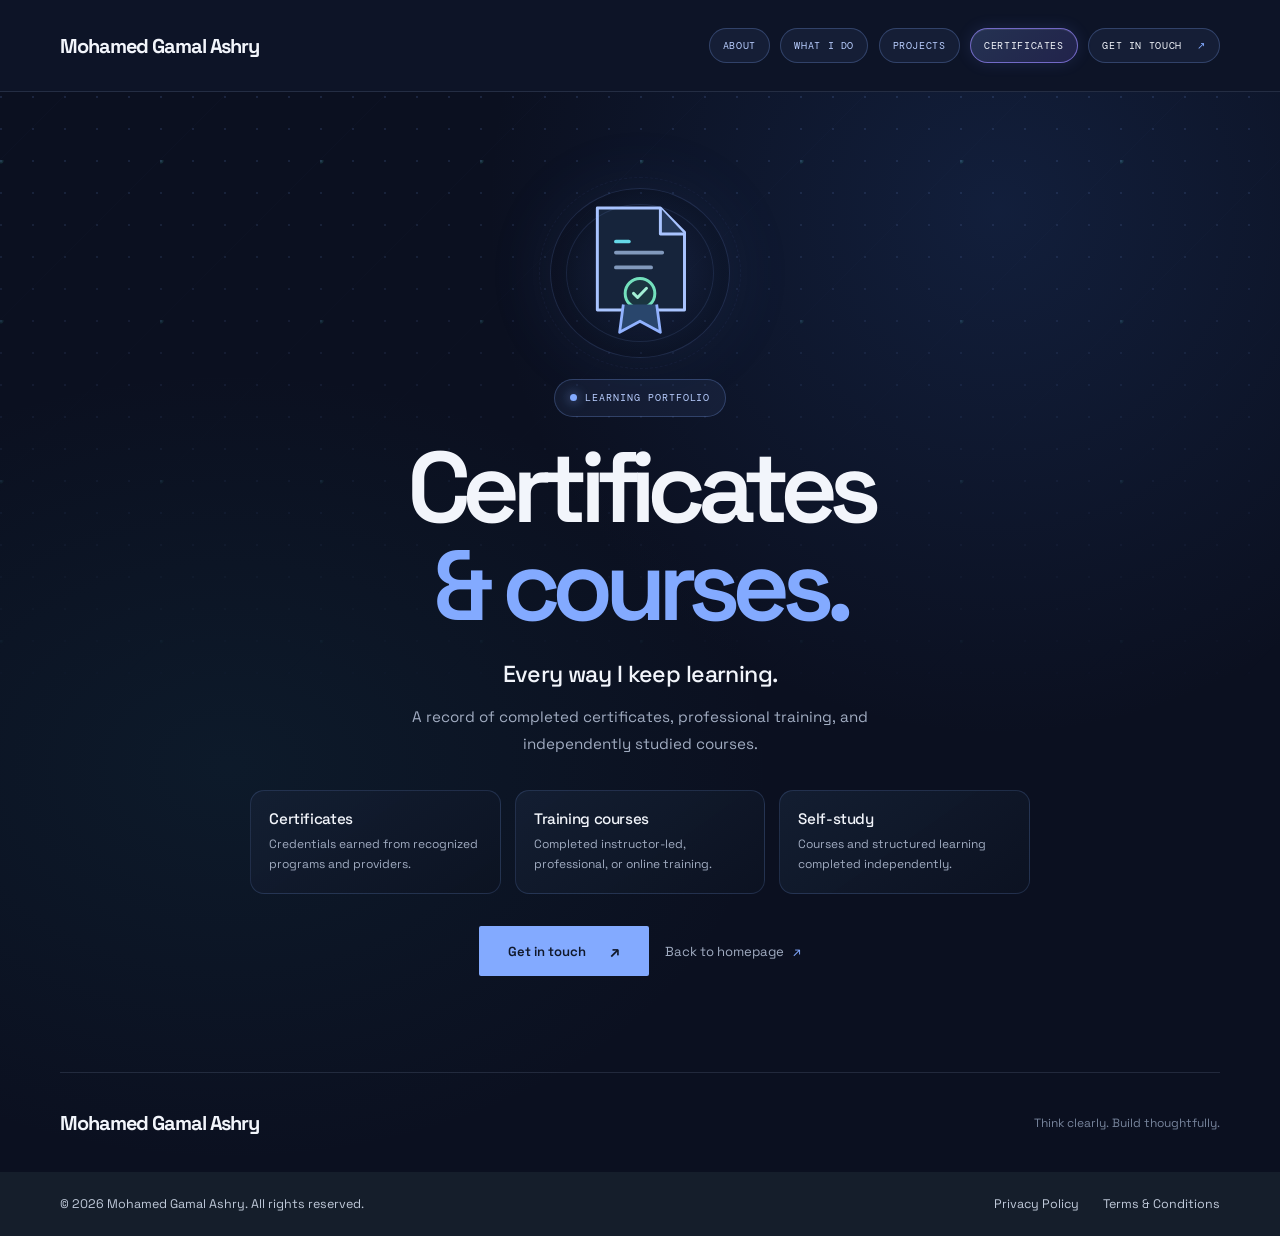
==== certificates.html @ 55e1c1a3 "Add certificates and learning portfolio page Co-authored-by: Copilot <223556219+Copilot@users.norepl" ====
<!doctype html>
<html lang="en">
<head>
    <meta charset="UTF-8">
    <meta name="viewport" content="width=device-width, initial-scale=1">
    <meta name="theme-color" content="#0b1020">
    <meta name="description" content="Explore certificates, completed training, and self-studied courses in Mohamed Gamal Ashry's learning portfolio.">
    <link rel="canonical" href="https://mgashry.com/certificates.html">
    <meta property="og:type" content="website">
    <meta property="og:site_name" content="Mohamed Gamal Ashry">
    <meta property="og:url" content="https://mgashry.com/certificates.html">
    <meta property="og:title" content="Certificates | Mohamed Gamal Ashry">
    <meta property="og:description" content="A record of certificates, completed training, and self-studied courses in Mohamed Gamal Ashry's learning portfolio.">
    <title>Certificates &amp; Courses | Mohamed Gamal Ashry</title>
    <link rel="preconnect" href="https://fonts.googleapis.com">
    <link rel="preconnect" href="https://fonts.gstatic.com" crossorigin>
    <link href="https://fonts.googleapis.com/css2?family=DM+Mono:wght@400;500&family=Space+Grotesk:wght@400;500;600;700&display=swap" rel="stylesheet">
    <link rel="stylesheet" href="style.css">
</head>
<body class="coming-soon-page">
    <a class="skip-link" href="#main">Skip to content</a>

    <header class="site-header" id="top">
        <a class="wordmark" href="index.html" aria-label="Mohamed Gamal Ashry, home">Mohamed Gamal Ashry</a>
        <button class="nav-toggle" type="button" aria-expanded="false" aria-controls="site-navigation" aria-label="Open navigation menu">
            <span class="nav-toggle-icon" aria-hidden="true"><span></span><span></span><span></span></span>
            <span class="nav-toggle-label">Menu</span>
        </button>
        <nav class="main-nav" id="site-navigation" aria-label="Main navigation">
            <a href="index.html#about">About</a>
            <a href="index.html#focus">What I do</a>
            <a href="projects.html">Projects</a>
            <a href="certificates.html" aria-current="page">Certificates</a>
            <a class="nav-contact" href="index.html#contact">Get in touch <span aria-hidden="true">↗</span></a>
        </nav>
    </header>

    <main class="coming-soon-main section-shell" id="main">
        <section class="coming-soon-content" aria-labelledby="certificates-title">
            <div class="rocket-scene" aria-hidden="true">
                <svg class="certificate-illustration" viewBox="0 0 96 96" fill="none">
                    <path d="M25 13h34l13 13v42H25V13Z" fill="#16243B" stroke="#A9C4FF" stroke-width="1.6" stroke-linejoin="round"/>
                    <path d="M59 13v14h13" fill="#243858" stroke="#A9C4FF" stroke-width="1.6" stroke-linejoin="round"/>
                    <path d="M35 37h25M35 45h19" stroke="#8199BC" stroke-width="2" stroke-linecap="round"/>
                    <circle cx="48" cy="59" r="8" fill="#1A3540" stroke="#73E0BD" stroke-width="1.6"/>
                    <path d="m44.5 59 2.2 2.2 4.8-5" stroke="#A3F0D5" stroke-width="1.6" stroke-linecap="round" stroke-linejoin="round"/>
                    <path d="m39 65-2 15 11-6 11 6-2-15" fill="#29466C" stroke="#91B2FF" stroke-width="1.5" stroke-linejoin="round"/>
                    <path d="M35 31h7" stroke="#65D9E9" stroke-width="2" stroke-linecap="round"/>
                </svg>
            </div>

            <p class="launch-status certificate-status"><span aria-hidden="true"></span> Learning portfolio</p>
            <h1 id="certificates-title">Certificates<br><span>&amp; courses.</span></h1>
            <p class="coming-soon-lead">Every way I keep learning.</p>
            <p class="coming-soon-description">A record of completed certificates, professional training, and independently studied courses.</p>
            <div class="certificate-types" aria-label="Types of learning included">
                <article class="certificate-type">
                    <h2>Certificates</h2>
                    <p>Credentials earned from recognized programs and providers.</p>
                </article>
                <article class="certificate-type">
                    <h2>Training courses</h2>
                    <p>Completed instructor-led, professional, or online training.</p>
                </article>
                <article class="certificate-type">
                    <h2>Self-study</h2>
                    <p>Courses and structured learning completed independently.</p>
                </article>
            </div>
            <div class="coming-soon-actions">
                <a class="button button-primary" href="index.html#contact">Get in touch <span aria-hidden="true">↗</span></a>
                <a class="text-link" href="index.html">Back to homepage <span aria-hidden="true">↗</span></a>
            </div>
        </section>
    </main>

    <footer class="site-footer">
        <div class="site-footer-main section-shell">
            <a class="wordmark" href="index.html" aria-label="Mohamed Gamal Ashry, home">Mohamed Gamal Ashry</a>
            <p>Think clearly. Build thoughtfully.</p>
            <a class="back-to-top" href="#top" aria-label="Back to top" title="Back to top">
                <svg viewBox="0 0 48 48" aria-hidden="true" focusable="false">
                    <circle class="scroll-progress-track" cx="24" cy="24" r="20"></circle>
                    <circle class="scroll-progress-ring" cx="24" cy="24" r="20"></circle>
                    <path class="back-to-top-arrow" d="M24 31V17m-6 6 6-6 6 6"></path>
                </svg>
            </a>
        </div>
        <div class="legal-bar">
            <div class="legal-bar-inner section-shell">
                <p>© <time datetime="2026">2026</time> Mohamed Gamal Ashry. All rights reserved.</p>
                <nav aria-label="Legal">
                    <a href="privacy-policy.html">Privacy Policy</a>
                    <a href="terms.html">Terms &amp; Conditions</a>
                </nav>
            </div>
        </div>
    </footer>
    <script src="site.js" defer></script>
</body>
</html>
---- style.css ----
:root {
    color-scheme: dark;
    --bg: #0b1020;
    --bg-raised: #10182b;
    --text: #f2f5fb;
    --muted: #a1acc1;
    --blue: #83aaff;
    --line: rgba(177, 197, 230, 0.14);
    --mono: "DM Mono", "SFMono-Regular", Consolas, monospace;
    --sans: "Space Grotesk", "Segoe UI", sans-serif;
}

* {
    box-sizing: border-box;
}

html {
    scroll-behavior: smooth;
    scroll-padding-top: 6rem;
}

body {
    margin: 0;
    background:
        radial-gradient(ellipse at 78% 17%, rgba(43, 83, 157, 0.22), transparent 32rem),
        radial-gradient(ellipse at 18% 62%, rgba(30, 115, 132, 0.1), transparent 34rem),
        var(--bg);
    color: var(--text);
    font-family: var(--sans);
    -webkit-font-smoothing: antialiased;
}

body::before {
    position: fixed;
    z-index: -1;
    inset: 0;
    background-image:
        radial-gradient(circle at 1px 1px, rgba(131, 170, 255, 0.16) 1px, transparent 1.6px),
        radial-gradient(circle at 1px 1px, rgba(77, 211, 194, 0.2) 2px, transparent 3px),
        linear-gradient(135deg, transparent 49.7%, rgba(131, 170, 255, 0.025) 50%, transparent 50.3%);
    background-size: 32px 32px, 160px 160px, 160px 160px;
    background-position: 0 0, 0 0, 0 0;
    content: "";
    pointer-events: none;
    mask-image: linear-gradient(to bottom, black, transparent 82%);
}

a {
    color: inherit;
    text-decoration: none;
}

a:focus-visible {
    outline: 2px solid var(--blue);
    outline-offset: 5px;
}

.skip-link {
    position: absolute;
    z-index: 10;
    top: 1rem;
    left: 1rem;
    padding: 0.75rem 1rem;
    transform: translateY(-160%);
    background: var(--text);
    color: var(--bg);
}

.skip-link:focus {
    transform: translateY(0);
}

.section-shell {
    width: min(1160px, calc(100% - 96px));
    margin-inline: auto;
}

.site-header {
    width: 100%;
    margin-inline: 0;
    padding-inline: max(48px, calc((100% - 1160px) / 2));
    position: sticky;
    top: 0;
    z-index: 10;
    display: flex;
    height: 92px;
    align-items: center;
    justify-content: space-between;
    border-bottom: 1px solid var(--line);
    background: #0d1427;
    backdrop-filter: blur(16px);
    transition: height 180ms ease, background-color 180ms ease, box-shadow 180ms ease;
}

.wordmark {
    min-width: 0;
    max-width: 300px;
    overflow: hidden;
    font-size: 1.25rem;
    font-weight: 700;
    letter-spacing: -0.055em;
    white-space: nowrap;
    transition: max-width 180ms ease, max-height 180ms ease, opacity 180ms ease, transform 180ms ease;
}

.site-header.is-scrolled {
    height: 76px;
    justify-content: flex-end;
    background: #0b1020;
    box-shadow: 0 12px 30px rgba(0, 0, 0, 0.18);
}

.site-header.is-scrolled .wordmark {
    max-width: 0;
    max-height: 0;
    opacity: 0;
    transform: translateX(-12px);
    pointer-events: none;
}

.nav-toggle {
    display: none;
}

.about-content h2 span,
.focus-heading h2 span,
.contact h2 span {
    color: var(--blue);
}

.main-nav {
    display: flex;
    align-items: center;
    gap: 0.65rem;
    color: #b9ceff;
    font-family: var(--mono);
    font-size: 0.65rem;
    letter-spacing: 0.06em;
    text-transform: uppercase;
    transition: gap 180ms ease, transform 180ms ease;
}

.main-nav a,
.text-link {
    transition: color 160ms ease, border-color 160ms ease, background-color 160ms ease;
}

.main-nav a:hover,
.text-link:hover {
    color: var(--text);
}

.main-nav a {
    padding: 0.62rem 0.82rem;
    border: 1px solid rgba(131, 170, 255, 0.26);
    border-radius: 999px;
    background: rgba(131, 170, 255, 0.07);
    white-space: nowrap;
    transition: color 160ms ease, border-color 160ms ease, background 160ms ease, box-shadow 160ms ease, padding 180ms ease, transform 160ms ease;
}

.main-nav a:hover,
.main-nav a:focus-visible {
    border-color: rgba(153, 136, 255, 0.82);
    background: linear-gradient(135deg, rgba(131, 170, 255, 0.24), rgba(139, 111, 255, 0.22));
    box-shadow: inset 0 1px 0 rgba(255, 255, 255, 0.1), 0 0 18px rgba(111, 132, 255, 0.2);
    transform: translateY(-1px);
}

.main-nav a[aria-current="page"] {
    border-color: rgba(153, 136, 255, 0.68);
    background: linear-gradient(135deg, rgba(131, 170, 255, 0.2), rgba(139, 111, 255, 0.17));
    box-shadow: inset 0 1px 0 rgba(255, 255, 255, 0.08), 0 0 16px rgba(111, 132, 255, 0.14);
    color: var(--text);
}

.site-header.is-scrolled .main-nav {
    gap: 0.85rem;
    transform: translateX(8px);
}

.site-header.is-scrolled .main-nav a {
    padding-inline: 0.96rem;
}

.main-nav .nav-contact {
    color: var(--text);
}

.nav-contact span {
    margin-left: 0.55rem;
    color: var(--blue);
}

.hero-journey {
    --journey-accent: #83aaff;
    width: min(1320px, calc(100% - 96px));
    margin-inline: auto;
    padding-block: 2rem 2.5rem;
}

.journey-viewport {
    overflow: hidden;
    border: 1px solid rgba(145, 177, 235, 0.16);
    border-radius: 22px;
    background:
        radial-gradient(ellipse at 82% 52%, rgba(65, 105, 179, 0.11), transparent 48%),
        linear-gradient(145deg, rgba(16, 25, 44, 0.83), rgba(11, 16, 30, 0.72));
    box-shadow: inset 0 1px 0 rgba(255, 255, 255, 0.035), 0 26px 70px rgba(0, 0, 0, 0.14);
}

.journey-viewport:focus-visible {
    outline: 2px solid var(--blue);
    outline-offset: 5px;
}

.journey-track {
    display: flex;
    overflow-x: auto;
    overscroll-behavior-x: contain;
    scroll-snap-type: x mandatory;
    scrollbar-width: none;
    scroll-behavior: smooth;
}

.journey-track::-webkit-scrollbar {
    display: none;
}

.journey-slide {
    --slide-accent: #83aaff;
    position: relative;
    display: grid;
    min-width: 100%;
    min-height: clamp(560px, calc(100svh - 220px), 710px);
    grid-template-columns: minmax(0, 1fr) minmax(340px, 0.95fr);
    align-items: center;
    gap: clamp(2rem, 5vw, 5rem);
    overflow: hidden;
    padding: clamp(2.5rem, 6vw, 5.5rem);
    isolation: isolate;
    scroll-snap-align: start;
    scroll-snap-stop: always;
}

.journey-slide::before {
    position: absolute;
    z-index: -1;
    inset: 0;
    background:
        radial-gradient(ellipse at 88% 50%, color-mix(in srgb, var(--slide-accent) 10%, transparent), transparent 42%),
        linear-gradient(rgba(138, 170, 228, 0.026) 1px, transparent 1px),
        linear-gradient(90deg, rgba(138, 170, 228, 0.026) 1px, transparent 1px);
    background-size: auto, 36px 36px, 36px 36px;
    content: "";
    mask-image: linear-gradient(110deg, transparent 20%, black);
    pointer-events: none;
}

.journey-slide.is-active {
    --slide-active: 1;
}

.journey-copy {
    position: relative;
    z-index: 1;
    max-width: 590px;
}

.journey-eyebrow {
    display: flex;
    align-items: center;
    gap: 0.7rem;
    margin: 0 0 1.8rem;
    color: var(--slide-accent);
    font-family: var(--mono);
    font-size: 0.66rem;
    letter-spacing: 0.1em;
}

.journey-eyebrow::before {
    width: 20px;
    height: 1px;
    background: currentColor;
    content: "";
}

.journey-slide h1,
.journey-slide h2 {
    margin: 0;
    font-size: clamp(3.7rem, 7vw, 6.3rem);
    font-weight: 600;
    letter-spacing: -0.085em;
    line-height: 0.98;
}

.journey-slide h2 span {
    color: var(--slide-accent);
}

.journey-intro h1 {
    font-size: clamp(4rem, 6.2vw, 5.8rem);
}

.hero-description {
    max-width: 470px;
    margin: 1.2rem 0 0;
    color: var(--muted);
    font-size: 1.02rem;
    line-height: 1.8;
}

.journey-note {
    display: flex;
    align-items: center;
    gap: 0.75rem;
    margin: 1.8rem 0 0;
    color: #c5d1e6;
    font-family: var(--mono);
    font-size: 0.62rem;
    letter-spacing: 0.035em;
}

.journey-note::before {
    width: 6px;
    height: 6px;
    border-radius: 50%;
    background: var(--slide-accent);
    box-shadow: 0 0 12px color-mix(in srgb, var(--slide-accent) 55%, transparent);
    content: "";
}

.hero-actions {
    display: flex;
    align-items: center;
    flex-wrap: wrap;
    gap: 1.5rem 2rem;
    margin-top: 2.1rem;
}

.button {
    display: inline-flex;
    min-height: 48px;
    align-items: center;
    justify-content: center;
    gap: 1.5rem;
    padding: 0.85rem 1rem;
    border: 1px solid transparent;
    border-radius: 2px;
    font-size: 0.82rem;
    font-weight: 600;
    transition: transform 180ms ease, background 180ms ease, box-shadow 180ms ease;
}

.button:hover,
.button:focus-visible {
    transform: translateY(-2px);
    box-shadow: 0 9px 26px rgba(91, 132, 219, 0.2);
}

.button-primary {
    background: var(--blue);
    color: #10182a;
}

.button-primary:hover {
    background: #a2bdff;
}

.button span {
    font-size: 1rem;
    transition: transform 180ms ease;
}

.button:hover span,
.button:focus-visible span {
    transform: translate(2px, -2px);
}

.text-link {
    color: var(--muted);
    font-size: 0.82rem;
}

.text-link span {
    display: inline-block;
    margin-left: 0.4rem;
    color: var(--blue);
    transition: transform 180ms ease;
}

.text-link:hover span,
.text-link:focus-visible span {
    transform: translate(2px, -2px);
}

.journey-visual {
    position: relative;
    display: grid;
    width: min(100%, 480px);
    min-height: 370px;
    justify-self: center;
    place-items: center;
    color: var(--slide-accent);
}

.journey-visual svg {
    width: 100%;
    overflow: visible;
}

.visual-caption {
    position: absolute;
    right: 0;
    bottom: 0.5rem;
    color: #7788a5;
    font-family: var(--mono);
    font-size: 0.55rem;
    letter-spacing: 0.1em;
}

.journey-intro {
    --slide-accent: #83aaff;
}

.journey-topic {
    --slide-accent: #83aaff;
}

.topic-systems {
    --slide-accent: #83aaff;
}

.topic-software {
    --slide-accent: #65d9e9;
}

.topic-ai {
    --slide-accent: #bd9aff;
}

.topic-product {
    --slide-accent: #f2bb72;
}

.topic-projects {
    --slide-accent: #73e0bd;
}

.intro-visual {
    min-height: 410px;
}

.approach-panel {
    position: absolute;
    width: 100%;
    padding: 1.15rem;
    overflow: hidden;
    border: 1px solid rgba(145, 177, 235, 0.2);
    border-radius: 16px;
    background:
        radial-gradient(ellipse at 50% 48%, rgba(79, 118, 194, 0.13), transparent 50%),
        linear-gradient(145deg, rgba(17, 27, 46, 0.98), rgba(10, 17, 30, 0.98));
    box-shadow: 0 26px 70px rgba(0, 0, 0, 0.28), inset 0 1px 0 rgba(255, 255, 255, 0.05);
}

.approach-panel::before {
    position: absolute;
    inset: 0;
    background-image:
        linear-gradient(rgba(138, 170, 228, 0.035) 1px, transparent 1px),
        linear-gradient(90deg, rgba(138, 170, 228, 0.035) 1px, transparent 1px);
    background-size: 25px 25px;
    content: "";
    mask-image: linear-gradient(120deg, black, transparent 82%);
    pointer-events: none;
}

.approach-heading,
.approach-footer {
    position: relative;
    display: flex;
    align-items: center;
    justify-content: space-between;
    gap: 0.5rem;
    font-family: var(--mono);
    font-size: 0.49rem;
    letter-spacing: 0.075em;
}

.approach-heading {
    color: #d4e0f4;
}

.approach-status {
    display: flex;
    align-items: center;
    gap: 0.4rem;
    color: #91a7c5;
    font-size: 0.43rem;
    white-space: nowrap;
}

.approach-status i {
    width: 5px;
    height: 5px;
    border-radius: 50%;
    background: #73e0bd;
    box-shadow: 0 0 9px rgba(115, 224, 189, 0.55);
}

.approach-diagram {
    position: relative;
    display: grid;
    min-height: 250px;
    grid-template-columns: 31% 1fr 22%;
    align-items: center;
    margin-block: 0.7rem;
}

.approach-disciplines {
    position: relative;
    z-index: 1;
    grid-column: 1;
    display: grid;
    gap: 1.15rem;
}

.approach-disciplines span {
    display: flex;
    min-width: 0;
    align-items: center;
    gap: 0.48rem;
    color: #ccd7e9;
    font-size: 0.62rem;
    font-weight: 500;
    line-height: 1.2;
}

.approach-disciplines i {
    width: 6px;
    height: 6px;
    flex: 0 0 auto;
    border-radius: 50%;
    background: var(--discipline-accent);
    box-shadow: 0 0 10px color-mix(in srgb, var(--discipline-accent) 52%, transparent);
}

.discipline-systems {
    --discipline-accent: #83aaff;
}

.discipline-software {
    --discipline-accent: #65d9e9;
}

.discipline-ai {
    --discipline-accent: #bd9aff;
}

.discipline-product {
    --discipline-accent: #f2bb72;
}

.approach-connections {
    position: absolute;
    inset: 0;
    width: 100%;
    height: 100%;
    overflow: visible;
}

.approach-connections path {
    stroke: rgba(137, 174, 238, 0.38);
    stroke-width: 1;
}

.approach-connections circle {
    fill: #17243a;
    stroke: #83aaff;
    stroke-width: 1.5;
}

.approach-connections circle:nth-of-type(2) {
    stroke: #65d9e9;
}

.approach-connections circle:nth-of-type(3) {
    stroke: #bd9aff;
}

.approach-connections circle:nth-of-type(4) {
    stroke: #f2bb72;
}

.approach-connections circle:nth-of-type(5) {
    stroke: #73e0bd;
}

.approach-connections circle:nth-of-type(6) {
    fill: #131e33;
    stroke: rgba(131, 170, 255, 0.4);
}

.approach-connections circle:nth-of-type(7) {
    fill: none;
    stroke: rgba(198, 218, 255, 0.72);
    stroke-width: 1.2;
}

.approach-connections .approach-core-dot {
    fill: #a9c8ff;
    stroke: none;
}

.approach-connections .approach-outcome-line {
    stroke: rgba(115, 224, 189, 0.72);
}

.approach-core-label {
    position: absolute;
    top: 50%;
    left: 51%;
    z-index: 1;
    color: #e0eaff;
    font-family: var(--mono);
    font-size: 0.65rem;
    letter-spacing: 0.06em;
    transform: translate(-50%, -50%);
}

.approach-outcome {
    position: relative;
    z-index: 1;
    grid-column: 3;
    display: grid;
    justify-items: start;
    gap: 0.4rem;
    padding-left: 0.45rem;
}

.approach-outcome svg {
    width: 34px;
    height: 34px;
    margin-bottom: 0.25rem;
    padding: 5px;
    border: 1px solid rgba(115, 224, 189, 0.3);
    border-radius: 50%;
    background: rgba(115, 224, 189, 0.07);
    stroke: #8ae4c3;
    stroke-linecap: round;
    stroke-linejoin: round;
    stroke-width: 1.5;
}

.approach-outcome > span {
    color: #91cdb8;
    font-family: var(--mono);
    font-size: 0.4rem;
    letter-spacing: 0.055em;
}

.approach-outcome strong {
    color: #e9f7f1;
    font-size: 0.75rem;
    font-weight: 600;
    letter-spacing: -0.025em;
    line-height: 1.1;
}

.approach-footer {
    justify-content: flex-start;
    gap: 0.5rem;
    padding-top: 0.75rem;
    border-top: 1px solid rgba(161, 189, 234, 0.13);
    color: #7e91ad;
    font-size: 0.4rem;
    white-space: nowrap;
}

.approach-footer i {
    width: 3px;
    height: 3px;
    flex: 0 0 auto;
    border-radius: 50%;
    background: #83aaff;
}

.network-visual svg {
    width: min(100%, 420px);
}

.network-path {
    stroke: rgba(140, 175, 243, 0.36);
    stroke-dasharray: 5 7;
    stroke-width: 1;
}

.network-point {
    fill: #111a2e;
    stroke-width: 2;
}

.point-blue {
    stroke: #83aaff;
}

.point-cyan {
    stroke: #65d9e9;
}

.point-violet {
    stroke: #bd9aff;
}

.point-gold {
    stroke: #f2bb72;
}

.code-visual {
    --slide-accent: #65d9e9;
}

.code-window {
    width: min(100%, 420px);
    overflow: hidden;
    border: 1px solid rgba(101, 217, 233, 0.24);
    border-radius: 14px;
    background: linear-gradient(145deg, rgba(21, 35, 53, 0.97), rgba(10, 19, 31, 0.98));
    box-shadow: 0 25px 65px rgba(0, 0, 0, 0.28), 0 0 50px rgba(101, 217, 233, 0.06);
}

.code-window-bar {
    display: flex;
    height: 46px;
    align-items: center;
    gap: 6px;
    padding-inline: 1rem;
    border-bottom: 1px solid rgba(147, 177, 213, 0.11);
}

.code-window-bar i {
    width: 7px;
    height: 7px;
    border-radius: 50%;
    background: #e98b86;
}

.code-window-bar i:nth-child(2) {
    background: #e9c27f;
}

.code-window-bar i:nth-child(3) {
    background: #70d2a3;
}

.code-window-bar span {
    margin-left: auto;
    color: #71849d;
    font-family: var(--mono);
    font-size: 0.52rem;
}

.code-lines {
    display: grid;
    gap: 0.45rem;
    padding: 1.25rem 1rem;
    color: #dae7f9;
    font-family: var(--mono);
    font-size: clamp(0.55rem, 1vw, 0.68rem);
    white-space: nowrap;
}

.code-lines span {
    display: block;
}

.code-lines b {
    display: inline-block;
    width: 2.1em;
    margin-right: 0.6rem;
    color: #52657f;
    font-weight: 400;
}

.code-lines i {
    color: #c69cff;
    font-style: normal;
}

.code-lines em {
    color: #9addb7;
    font-style: normal;
}

.code-lines strong {
    color: #79d9e8;
    font-weight: 400;
}

.code-lines .indent {
    padding-left: 2em;
}

.code-status {
    display: flex;
    align-items: center;
    gap: 0.55rem;
    padding: 0.75rem 1rem;
    border-top: 1px solid rgba(147, 177, 213, 0.11);
    color: #96a8bd;
    font-family: var(--mono);
    font-size: 0.52rem;
    letter-spacing: 0.07em;
}

.code-status span,
.launch-status i {
    width: 6px;
    height: 6px;
    border-radius: 50%;
    background: #70d2a3;
    box-shadow: 0 0 10px rgba(112, 210, 163, 0.55);
}

.ai-visual {
    min-height: 410px;
}

.ai-visual svg {
    position: relative;
    z-index: 1;
    width: min(85%, 330px);
    stroke: #bd9aff;
    stroke-linecap: round;
    stroke-linejoin: round;
    stroke-width: 1.1;
    filter: drop-shadow(0 0 14px rgba(189, 154, 255, 0.28));
}

.ai-visual svg circle {
    fill: #161c30;
}

.ai-radar {
    position: absolute;
    width: 76%;
    aspect-ratio: 1;
    border: 1px solid rgba(189, 154, 255, 0.15);
    border-radius: 50%;
}

.radar-two {
    width: 58%;
    border-color: rgba(189, 154, 255, 0.2);
}

.radar-three {
    width: 38%;
    border-color: rgba(189, 154, 255, 0.24);
}

.ai-label {
    position: absolute;
    z-index: 2;
    padding: 0.55rem 0.7rem;
    border: 1px solid rgba(189, 154, 255, 0.24);
    border-radius: 999px;
    background: #111827;
    color: #dbcaff;
    font-family: var(--mono);
    font-size: 0.5rem;
    letter-spacing: 0.08em;
}

.label-human {
    top: 14%;
    left: 1%;
}

.label-intelligence {
    right: 0;
    bottom: 17%;
}

.product-visual {
    min-height: 410px;
}

.product-axis {
    position: absolute;
    top: 10%;
    right: 0;
    left: 0;
    display: flex;
    justify-content: space-between;
    color: #9a8c78;
    font-family: var(--mono);
    font-size: 0.5rem;
    letter-spacing: 0.08em;
}

.product-diagram {
    position: relative;
    width: min(88%, 340px);
    aspect-ratio: 1;
}

.product-circle {
    position: absolute;
    display: grid;
    width: 62%;
    aspect-ratio: 1;
    place-items: center;
    border: 1px solid color-mix(in srgb, var(--circle-color) 64%, transparent);
    border-radius: 50%;
    background: color-mix(in srgb, var(--circle-color) 10%, transparent);
    color: #eee5d8;
    font-family: var(--mono);
    font-size: 0.56rem;
    letter-spacing: 0.08em;
    line-height: 1.7;
    text-align: center;
}

.circle-user {
    --circle-color: #83aaff;
    top: 0;
    left: 19%;
}

.circle-tech {
    --circle-color: #65d9e9;
    bottom: 2%;
    left: 0;
}

.circle-business {
    --circle-color: #f2bb72;
    right: 0;
    bottom: 2%;
}

.product-center {
    position: absolute;
    z-index: 1;
    top: 39%;
    left: 37%;
    display: grid;
    width: 26%;
    aspect-ratio: 1;
    place-items: center;
    border: 1px solid rgba(242, 187, 114, 0.46);
    border-radius: 50%;
    background: #2c271f;
    box-shadow: 0 0 28px rgba(242, 187, 114, 0.16);
    color: #ffe0b2;
    font-family: var(--mono);
    font-size: 0.49rem;
    line-height: 1.4;
    text-align: center;
}

.launch-visual {
    --slide-accent: #73e0bd;
    min-height: 410px;
}

.launch-grid {
    position: absolute;
    inset: 9%;
    background-image:
        linear-gradient(rgba(115, 224, 189, 0.09) 1px, transparent 1px),
        linear-gradient(90deg, rgba(115, 224, 189, 0.09) 1px, transparent 1px);
    background-size: 28px 28px;
    mask-image: radial-gradient(ellipse, black, transparent 72%);
}

.launch-orbit {
    position: absolute;
    width: min(72%, 300px);
    aspect-ratio: 1;
    border: 1px solid rgba(115, 224, 189, 0.3);
    border-radius: 50%;
    transform: rotateX(70deg) rotateZ(-26deg);
}

.launch-orbit-two {
    width: min(90%, 370px);
    border-color: rgba(131, 170, 255, 0.23);
    transform: rotateX(70deg) rotateZ(30deg);
}

.launch-core {
    position: relative;
    z-index: 1;
    display: grid;
    width: 92px;
    aspect-ratio: 1;
    place-items: center;
    border: 1px solid rgba(115, 224, 189, 0.45);
    border-radius: 50%;
    background: radial-gradient(circle at 35% 25%, #24574d, #102522 72%);
    box-shadow: 0 0 55px rgba(115, 224, 189, 0.2);
}

.launch-core span {
    width: 0;
    height: 0;
    border-top: 14px solid transparent;
    border-bottom: 14px solid transparent;
    border-left: 21px solid #a5f3d6;
    filter: drop-shadow(0 0 8px rgba(115, 224, 189, 0.55));
    transform: translateX(3px);
}

.launch-trail {
    position: absolute;
    top: 27%;
    right: 17%;
    width: 92px;
    height: 1px;
    background: linear-gradient(90deg, transparent, #73e0bd);
    transform: rotate(-42deg);
}

.launch-status {
    position: absolute;
    top: 12%;
    left: 0;
    display: flex;
    align-items: center;
    gap: 0.5rem;
    color: #b3e9d7;
    font-family: var(--mono);
    font-size: 0.52rem;
    letter-spacing: 0.08em;
}

.journey-controls {
    display: grid;
    grid-template-columns: 1fr auto;
    align-items: center;
    gap: 1rem;
    padding: 1.2rem 0.4rem 0;
}

.journey-pagination {
    display: flex;
    align-items: center;
    gap: 0.5rem;
}

.journey-pagination button {
    width: 24px;
    height: 24px;
    padding: 0;
    border: 0;
    background: transparent;
    cursor: pointer;
}

.journey-pagination button::before {
    display: block;
    width: 7px;
    height: 7px;
    margin: auto;
    border: 1px solid rgba(161, 189, 234, 0.52);
    border-radius: 50%;
    background: transparent;
    content: "";
    transition: width 180ms ease, border-color 180ms ease, border-radius 180ms ease, background 180ms ease, box-shadow 180ms ease;
}

.journey-pagination button[aria-current="step"]::before {
    width: 22px;
    border-color: var(--journey-accent);
    border-radius: 999px;
    background: var(--journey-accent);
    box-shadow: 0 0 14px rgba(131, 170, 255, 0.34);
}

.journey-actions {
    display: flex;
    justify-content: flex-end;
    gap: 0.45rem;
}

.journey-actions button {
    display: grid;
    width: 38px;
    height: 38px;
    place-items: center;
    padding: 0;
    border: 1px solid rgba(131, 170, 255, 0.22);
    border-radius: 50%;
    background: rgba(18, 28, 48, 0.78);
    color: #c5d5f1;
    cursor: pointer;
    transition: border-color 160ms ease, background 160ms ease, color 160ms ease, transform 160ms ease;
}

.journey-actions button:hover {
    transform: translateY(-2px);
    border-color: rgba(131, 170, 255, 0.65);
    background: rgba(131, 170, 255, 0.14);
    color: #fff;
}

.journey-actions button svg {
    width: 18px;
    height: 18px;
    fill: none;
    stroke: currentColor;
    stroke-linecap: round;
    stroke-linejoin: round;
    stroke-width: 1.6;
}

.journey-play .play-icon,
.journey-play[aria-label^="Pause"] .play-icon {
    display: none;
}

.journey-play[aria-label^="Play"] .play-icon {
    display: block;
}

.journey-play[aria-label^="Play"] .pause-icon {
    display: none;
}

.journey-slide.is-active .journey-copy,
.journey-slide.is-active .journey-visual {
    animation: journey-enter 620ms cubic-bezier(0.2, 0.7, 0.2, 1) both;
}

.journey-slide.is-active .journey-visual {
    animation-delay: 80ms;
}

@keyframes journey-enter {
    from {
        opacity: 0;
        translate: 0 12px;
    }

    to {
        opacity: 1;
        translate: 0 0;
    }
}

.motion-ready [data-reveal] {
    opacity: 0;
    translate: 0 22px;
    transition: opacity 560ms ease var(--reveal-delay, 0ms), translate 560ms cubic-bezier(0.2, 0.7, 0.2, 1) var(--reveal-delay, 0ms);
}

.motion-ready [data-reveal].is-visible {
    opacity: 1;
    translate: 0 0;
}

.motion-ready .focus-card:nth-child(2) {
    --reveal-delay: 70ms;
}

.motion-ready .focus-card:nth-child(3) {
    --reveal-delay: 140ms;
}

.motion-ready .focus-card:nth-child(4) {
    --reveal-delay: 210ms;
}

.motion-ready .focus-card {
    transition:
        opacity 560ms ease var(--reveal-delay, 0ms),
        translate 560ms cubic-bezier(0.2, 0.7, 0.2, 1) var(--reveal-delay, 0ms),
        background 220ms ease,
        border-color 220ms ease,
        box-shadow 220ms ease,
        transform 220ms ease;
}

.eyebrow,
.section-index,
.scroll-cue {
    font-family: var(--mono);
    font-size: 0.66rem;
    letter-spacing: 0.1em;
}

.eyebrow {
    display: flex;
    align-items: center;
    gap: 0.7rem;
    margin: 0 0 1.8rem;
    color: var(--muted);
}

.scroll-cue {
    position: absolute;
    bottom: 2.5rem;
    left: 0;
    display: flex;
    align-items: center;
    gap: 0.8rem;
    color: #77849c;
    font-size: 0.58rem;
}

.scroll-line {
    width: 28px;
    height: 1px;
    background: var(--blue);
}

.section-block {
    padding-block: 7.5rem;
    border-top: 1px solid var(--line);
}

.section-index {
    color: var(--blue);
}

.about-content {
    display: grid;
    grid-template-columns: 1fr 0.8fr;
    gap: 4rem;
    margin-top: 3rem;
}

.about-content h2,
.focus-heading h2,
.contact h2 {
    margin: 0;
    font-size: clamp(2.5rem, 5vw, 4.4rem);
    font-weight: 500;
    letter-spacing: -0.075em;
    line-height: 1.08;
}

.about-content h2 span {
    color: #75839d;
}

.about-details {
    max-width: 440px;
    padding-top: 0.35rem;
}

.about-details p,
.focus-heading > p,
.focus-card p,
.contact-content > p:not(.eyebrow):not(.contact-note) {
    color: var(--muted);
    font-size: 0.92rem;
    line-height: 1.85;
}

.about-details .lead {
    margin-top: 0;
    color: var(--text);
    font-size: 1.08rem;
    line-height: 1.65;
}

.focus {
    background: rgba(16, 24, 43, 0.72);
}

.focus-heading {
    display: flex;
    align-items: end;
    justify-content: space-between;
    gap: 3rem;
    margin-top: 3rem;
}

.focus-heading > p {
    max-width: 300px;
    margin-bottom: 0.35rem;
}

.focus-grid {
    display: grid;
    grid-template-columns: 1fr;
    gap: 0.85rem;
    margin-top: 3.5rem;
}

.focus-card {
    position: relative;
    display: flex;
    min-height: 180px;
    align-items: center;
    gap: clamp(1.5rem, 5vw, 4rem);
    overflow: hidden;
    padding: clamp(1.5rem, 4vw, 2.5rem);
    border: 1px solid rgba(135, 163, 215, 0.17);
    border-radius: 1rem;
    background:
        radial-gradient(ellipse at 8% 50%, rgba(76, 123, 211, 0.13), transparent 42%),
        linear-gradient(110deg, rgba(22, 34, 57, 0.96), rgba(16, 24, 43, 0.86));
    transition: background 220ms ease, border-color 220ms ease, box-shadow 220ms ease, transform 220ms ease;
}

.focus-card:hover {
    z-index: 1;
    transform: translateX(5px);
    border-color: rgba(131, 170, 255, 0.42);
    background:
        radial-gradient(ellipse at 8% 50%, rgba(76, 123, 211, 0.21), transparent 48%),
        linear-gradient(110deg, #192944, #131d32);
    box-shadow: 0 16px 38px rgba(0, 0, 0, 0.22), inset 0 0 0 1px rgba(131, 170, 255, 0.08);
}

.card-icon {
    display: grid;
    width: clamp(76px, 10vw, 112px);
    height: clamp(76px, 10vw, 112px);
    flex: 0 0 auto;
    place-items: center;
    color: #8db7ff;
    filter: drop-shadow(0 0 18px rgba(91, 151, 255, 0.22));
}

.card-icon svg {
    width: 100%;
    height: 100%;
    overflow: visible;
    stroke: currentColor;
    stroke-linecap: round;
    stroke-linejoin: round;
    stroke-width: 1.7;
}

.card-icon svg circle {
    fill: #17253e;
}

.focus-card-copy {
    max-width: 680px;
}

.focus-card h3 {
    margin: 0 0 0.55rem;
    font-size: clamp(1.2rem, 2.2vw, 1.55rem);
    font-weight: 550;
    letter-spacing: -0.035em;
}

.focus-card p {
    margin: 0;
    max-width: 58ch;
    font-size: 0.9rem;
    line-height: 1.75;
}

.contact {
    display: grid;
    grid-template-columns: 1fr 1.3fr;
    gap: 4rem;
}

.contact-content {
    max-width: 620px;
}

.contact-content .eyebrow {
    margin-bottom: 1.5rem;
}

.contact-content > p:not(.eyebrow):not(.contact-note) {
    max-width: 430px;
    margin: 1.2rem 0 1.6rem;
}

.contact-links {
    display: flex;
    flex-wrap: wrap;
    align-items: center;
    gap: 1.25rem;
}

.social-link {
    display: grid;
    width: 52px;
    height: 52px;
    place-items: center;
    border: 1px solid rgba(150, 174, 216, 0.2);
    border-radius: 15px;
    background: linear-gradient(145deg, rgba(29, 44, 72, 0.78), rgba(13, 20, 36, 0.92));
    color: #a9c0f4;
    box-shadow: inset 0 1px 0 rgba(255, 255, 255, 0.04), 0 5px 18px rgba(0, 0, 0, 0.12);
    transition: border-color 180ms ease, color 180ms ease, background 180ms ease, box-shadow 180ms ease, transform 180ms ease;
}

.social-link:hover {
    transform: translateY(-3px);
    border-color: rgba(131, 170, 255, 0.65);
    background: linear-gradient(145deg, rgba(43, 65, 104, 0.88), rgba(17, 29, 52, 0.98));
    color: #d3e0ff;
    box-shadow: 0 9px 25px rgba(4, 9, 20, 0.3), 0 0 18px rgba(88, 132, 218, 0.13);
}

.social-link svg {
    width: 34px;
    height: 34px;
    fill: none;
    stroke: currentColor;
    stroke-linecap: round;
    stroke-linejoin: round;
    stroke-width: 1.7;
}

.email-link .icon-spark {
    stroke-width: 1.5;
}

.linkedin-link {
    color: #84b9ff;
}

.site-footer-main {
    display: flex;
    min-height: 100px;
    align-items: center;
    justify-content: space-between;
    border-top: 1px solid var(--line);
}

.site-footer-main p {
    color: #77849c;
    font-size: 0.75rem;
}

.back-to-top {
    position: fixed;
    z-index: 8;
    right: max(-7px, calc((100vw - 1160px) / 2 - 63px));
    bottom: 28px;
    display: grid;
    width: 54px;
    height: 54px;
    place-items: center;
    border: 1px solid rgba(131, 170, 255, 0.22);
    border-radius: 50%;
    background: rgba(13, 20, 39, 0.92);
    color: var(--blue);
    opacity: 0;
    pointer-events: none;
    transform: translateY(10px);
    visibility: hidden;
    transition: opacity 180ms ease, transform 180ms ease, visibility 180ms ease, border-color 180ms ease, box-shadow 180ms ease;
    backdrop-filter: blur(12px);
}

.back-to-top.is-visible {
    opacity: 1;
    pointer-events: auto;
    transform: translateY(0);
    visibility: visible;
}

.back-to-top:hover,
.back-to-top:focus-visible {
    border-color: rgba(131, 170, 255, 0.7);
    box-shadow: 0 0 24px rgba(91, 151, 255, 0.22);
    color: var(--text);
}

.back-to-top svg {
    width: 100%;
    height: 100%;
    overflow: visible;
}

.scroll-progress-track,
.scroll-progress-ring {
    fill: none;
    stroke-width: 2;
}

.scroll-progress-track {
    stroke: rgba(131, 170, 255, 0.2);
}

.scroll-progress-ring {
    stroke: var(--blue);
    stroke-dasharray: 125.664;
    stroke-dashoffset: 125.664;
    stroke-linecap: round;
    transform: rotate(-90deg);
    transform-origin: 24px 24px;
    transition: stroke-dashoffset 100ms linear;
}

.back-to-top-arrow {
    fill: none;
    stroke: currentColor;
    stroke-linecap: round;
    stroke-linejoin: round;
    stroke-width: 1.8;
}

.coming-soon-page {
    display: flex;
    min-height: 100svh;
    flex-direction: column;
}

.coming-soon-main {
    display: grid;
    flex: 1;
    align-content: center;
    padding-block: clamp(3rem, 8vw, 6rem);
}

.coming-soon-content {
    width: min(780px, 100%);
    margin-inline: auto;
    text-align: center;
}

.rocket-scene {
    position: relative;
    display: grid;
    width: 180px;
    height: 170px;
    place-items: center;
    margin: 0 auto 1.3rem;
    border: 1px solid rgba(131, 170, 255, 0.16);
    border-radius: 50%;
    background: radial-gradient(circle, rgba(72, 112, 185, 0.17), rgba(11, 16, 32, 0.08) 68%);
    box-shadow: 0 0 70px rgba(72, 112, 185, 0.11);
}

.rocket-scene::before,
.rocket-scene::after {
    position: absolute;
    border: 1px solid rgba(131, 170, 255, 0.12);
    border-radius: 50%;
    content: "";
}

.rocket-scene::before {
    inset: 15px;
}

.rocket-scene::after {
    inset: -12px;
    border-style: dashed;
    opacity: 0.45;
}

.rocket {
    position: relative;
    z-index: 1;
    width: 84px;
    height: 84px;
    overflow: visible;
    animation: rocket-hover 3.2s ease-in-out infinite;
    filter: drop-shadow(0 12px 20px rgba(81, 130, 222, 0.28));
}

.rocket-flame {
    transform-origin: 32px 69px;
    animation: rocket-flame 450ms ease-in-out infinite alternate;
}

.rocket-star {
    position: absolute;
    width: 5px;
    height: 5px;
    border-radius: 50%;
    background: #b8d0ff;
    box-shadow: 0 0 12px rgba(131, 170, 255, 0.9);
    animation: star-pulse 2s ease-in-out infinite;
}

.rocket-star-one {
    top: 35px;
    left: 25px;
}

.rocket-star-two {
    right: 22px;
    bottom: 38px;
    width: 4px;
    height: 4px;
    animation-delay: 700ms;
}

.rocket-star-three {
    top: 43px;
    right: 28px;
    width: 3px;
    height: 3px;
    animation-delay: 1.2s;
}

.launch-status {
    display: inline-flex;
    min-height: 38px;
    align-items: center;
    gap: 0.55rem;
    padding: 0.55rem 0.9rem;
    border: 1px solid rgba(131, 170, 255, 0.26);
    border-radius: 999px;
    background: rgba(131, 170, 255, 0.07);
    color: #b9ceff;
    font-family: var(--mono);
    font-size: 0.65rem;
    letter-spacing: 0.09em;
    text-transform: uppercase;
    transition: border-color 180ms ease, background 180ms ease, box-shadow 180ms ease, transform 180ms ease;
}

.launch-status:hover {
    transform: translateY(-2px);
    border-color: rgba(153, 136, 255, 0.78);
    background: linear-gradient(135deg, rgba(131, 170, 255, 0.2), rgba(139, 111, 255, 0.17));
    box-shadow: 0 0 22px rgba(111, 132, 255, 0.2);
}

.launch-status span {
    width: 7px;
    height: 7px;
    border-radius: 50%;
    background: #83aaff;
    box-shadow: 0 0 12px rgba(131, 170, 255, 0.8);
}

.certificate-status {
    position: relative;
    top: auto;
    left: auto;
    margin: 0 auto;
}

.coming-soon-content h1 {
    margin: 1.4rem 0 0;
    font-size: clamp(3rem, 8vw, 6.25rem);
    font-weight: 600;
    letter-spacing: -0.085em;
    line-height: 0.98;
}

.coming-soon-content h1 span {
    color: var(--blue);
}

.coming-soon-lead {
    margin: 1.5rem 0 0;
    color: var(--text);
    font-size: clamp(1.1rem, 2.5vw, 1.45rem);
    font-weight: 500;
    letter-spacing: -0.025em;
}

.coming-soon-description {
    max-width: 560px;
    margin: 0.85rem auto 0;
    color: var(--muted);
    font-size: 0.95rem;
    line-height: 1.8;
}

.certificate-types {
    display: grid;
    grid-template-columns: repeat(3, minmax(0, 1fr));
    gap: 0.85rem;
    margin-top: 2rem;
    text-align: left;
}

.certificate-type {
    min-width: 0;
    padding: 1.15rem;
    border: 1px solid rgba(131, 170, 255, 0.17);
    border-radius: 14px;
    background: linear-gradient(145deg, rgba(21, 32, 52, 0.86), rgba(12, 19, 34, 0.9));
}

.certificate-type h2 {
    margin: 0;
    color: var(--text);
    font-size: 0.95rem;
    font-weight: 500;
    letter-spacing: -0.025em;
}

.certificate-type p {
    margin: 0.45rem 0 0;
    color: var(--muted);
    font-size: 0.75rem;
    line-height: 1.65;
}

.coming-soon-steps {
    display: flex;
    align-items: center;
    justify-content: center;
    gap: 0.8rem;
    margin: 1.7rem 0 0;
    color: #8f9db4;
    font-family: var(--mono);
    font-size: 0.56rem;
    letter-spacing: 0.09em;
}

.coming-soon-steps span:nth-child(even) {
    color: #5f79a4;
}

.coming-soon-actions {
    display: flex;
    justify-content: center;
    gap: 1rem;
    margin-top: 2rem;
}

.coming-soon-actions .button {
    min-width: 170px;
}

.coming-soon-actions .text-link {
    align-self: center;
}

@keyframes rocket-hover {
    0%,
    100% {
        transform: translateY(0) rotate(-4deg);
    }

    50% {
        transform: translateY(-9px) rotate(2deg);
    }
}

@keyframes rocket-flame {
    from {
        transform: scaleY(0.82);
        opacity: 0.76;
    }

    to {
        transform: scaleY(1.08);
        opacity: 1;
    }
}

@keyframes star-pulse {
    0%,
    100% {
        transform: scale(0.75);
        opacity: 0.45;
    }

    @keyframes nav-menu-in {
        from {
            opacity: 0;
            translate: 0 -6px;
        }

        to {
            opacity: 1;
            translate: 0 0;
        }
    }

    50% {
        transform: scale(1.2);
        opacity: 1;
    }
}

.legal-bar {
    background: #151e2b;
}

.legal-bar-inner {
    display: flex;
    min-height: 64px;
    align-items: center;
    justify-content: space-between;
    gap: 1.5rem;
}

.legal-bar-inner p {
    margin: 0;
    color: #c0cada;
    font-size: 0.78rem;
}

.legal-bar-inner nav {
    display: flex;
    flex-wrap: wrap;
    gap: 1.5rem;
}

.legal-bar-inner a {
    color: #c0cada;
    font-size: 0.78rem;
    transition: color 160ms ease;
}

.legal-bar-inner a:hover {
    color: var(--text);
}

.legal-page {
    display: flex;
    flex-direction: column;
    min-height: 100vh;
}

.legal-content {
    width: min(820px, calc(100% - 96px));
    margin-inline: auto;
    padding-block: clamp(4rem, 9vw, 7.5rem);
}

.legal-content .eyebrow {
    margin-bottom: 1rem;
}

.legal-content h1 {
    margin: 0;
    font-size: clamp(2.75rem, 7vw, 5rem);
    font-weight: 600;
    letter-spacing: -0.075em;
    line-height: 1;
}

.legal-updated {
    margin: 1rem 0 3rem;
    color: var(--muted);
    font-size: 0.82rem;
}

.legal-content h2 {
    margin: 2.5rem 0 0.75rem;
    font-size: 1.35rem;
    font-weight: 500;
    letter-spacing: -0.035em;
}

.legal-content p,
.legal-content li {
    color: var(--muted);
    font-size: 0.95rem;
    line-height: 1.8;
}

.legal-content ul {
    padding-left: 1.25rem;
}

.legal-content a:not(.button) {
    color: var(--blue);
    text-decoration: underline;
    text-underline-offset: 0.2em;
}

.legal-back {
    margin-top: 3rem;
}

.legal-footer {
    margin-top: auto;
}

@media (max-width: 1100px) {
    .journey-slide {
        grid-template-columns: minmax(0, 1.15fr) minmax(300px, 0.85fr);
        gap: 2rem;
        padding: 3rem;
    }

    .journey-visual {
        min-height: 330px;
    }

    .intro-visual,
    .ai-visual,
    .product-visual,
    .launch-visual {
        min-height: 360px;
    }
}

@media (max-width: 900px) {
    .journey-slide {
        min-height: 700px;
        grid-template-columns: minmax(0, 1fr);
        align-content: center;
        gap: 0.5rem;
        padding: 2.5rem 3rem;
    }

    .journey-copy {
        max-width: 100%;
    }

    .journey-slide h1,
    .journey-slide h2 {
        font-size: clamp(4rem, 8vw, 5.2rem);
    }

    .journey-visual {
        width: min(100%, 420px);
        min-height: 250px;
    }

    .intro-visual,
    .ai-visual,
    .product-visual,
    .launch-visual {
        min-height: 270px;
    }

    .about-content {
        gap: 2.5rem;
    }
}

@media (max-width: 760px) {
    .has-mobile-nav .site-header {
        height: 76px;
        flex-wrap: nowrap;
        gap: 1rem;
        padding-block: 0.75rem;
    }

    .has-mobile-nav .site-header.is-scrolled {
        height: 64px;
        gap: 0;
    }

    .has-mobile-nav .site-header.menu-open {
        height: auto;
        flex-wrap: wrap;
        gap: 0.85rem 1rem;
    }

    .has-mobile-nav .nav-toggle {
        display: inline-flex;
        min-width: 88px;
        min-height: 44px;
        align-items: center;
        justify-content: center;
        gap: 0.55rem;
        padding: 0.55rem 0.75rem;
        border: 1px solid rgba(131, 170, 255, 0.3);
        border-radius: 999px;
        background: rgba(131, 170, 255, 0.08);
        color: var(--text);
        font-family: var(--mono);
        font-size: 0.64rem;
        letter-spacing: 0.08em;
        text-transform: uppercase;
        cursor: pointer;
        transition: background 160ms ease, border-color 160ms ease, box-shadow 160ms ease;
    }

    .has-mobile-nav .nav-toggle:hover,
    .has-mobile-nav .nav-toggle:focus-visible,
    .has-mobile-nav .menu-open .nav-toggle {
        border-color: rgba(153, 136, 255, 0.72);
        background: linear-gradient(135deg, rgba(131, 170, 255, 0.2), rgba(139, 111, 255, 0.18));
        box-shadow: 0 0 18px rgba(111, 132, 255, 0.15);
    }

    .has-mobile-nav .nav-toggle-icon {
        display: grid;
        width: 16px;
        gap: 4px;
    }

    .has-mobile-nav .nav-toggle-icon span {
        width: 100%;
        height: 1.5px;
        border-radius: 2px;
        background: currentColor;
        transition: transform 180ms ease, opacity 180ms ease;
    }

    .has-mobile-nav .menu-open .nav-toggle-icon span:first-child {
        transform: translateY(5.5px) rotate(45deg);
    }

    .has-mobile-nav .menu-open .nav-toggle-icon span:nth-child(2) {
        opacity: 0;
    }

    .has-mobile-nav .menu-open .nav-toggle-icon span:last-child {
        transform: translateY(-5.5px) rotate(-45deg);
    }

    .has-mobile-nav .main-nav {
        position: absolute;
        top: calc(100% + 1px);
        right: max(20px, calc((100% - 520px) / 2));
        left: max(20px, calc((100% - 520px) / 2));
        display: none;
        width: auto;
        grid-template-columns: repeat(2, minmax(0, 1fr));
        gap: 0.55rem;
        padding: 0.7rem;
        border: 1px solid rgba(131, 170, 255, 0.2);
        border-radius: 14px;
        background: #0d1427;
        box-shadow: 0 18px 40px rgba(0, 0, 0, 0.34);
        backdrop-filter: blur(18px);
        font-size: 0.65rem;
        transform: none;
    }

    .has-mobile-nav .site-header.menu-open .main-nav {
        position: static;
        display: grid;
        width: 100%;
        flex-basis: 100%;
        margin-top: 0.15rem;
        animation: nav-menu-in 180ms ease both;
    }

    .has-mobile-nav .main-nav a {
        display: flex;
        min-height: 44px;
        align-items: center;
        justify-content: center;
        padding: 0.52rem 0.58rem;
    }

    .has-mobile-nav .main-nav .nav-contact {
        grid-column: 1 / -1;
    }

    .has-mobile-nav .site-header.is-scrolled .main-nav {
        gap: 0.55rem;
        transform: none;
    }
}

@media (max-width: 640px) {
    .section-shell {
        width: min(100% - 40px, 520px);
    }

    .site-header {
        padding-inline: max(20px, calc((100% - 520px) / 2));
        height: auto;
        flex-wrap: wrap;
        gap: 0.85rem 1rem;
        padding-block: 1rem;
    }

    .site-header.is-scrolled {
        height: auto;
        gap: 0;
        padding-block: 0.65rem;
    }

    .main-nav {
        width: 100%;
        justify-content: space-between;
        gap: 0.4rem;
        font-size: 0.58rem;
    }

    .main-nav a {
        padding: 0.52rem 0.58rem;
    }

    .site-header.is-scrolled .main-nav {
        gap: 0.4rem;
        transform: none;
    }

    .site-header.is-scrolled .main-nav a {
        padding-inline: 0.58rem;
    }

    .has-mobile-nav .main-nav {
        right: max(20px, calc((100% - 520px) / 2));
        left: max(20px, calc((100% - 520px) / 2));
        font-size: 0.58rem;
    }

    .scroll-cue {
        bottom: 2rem;
    }

    .section-block {
        padding-block: 5rem;
    }

    .about-content {
        grid-template-columns: 1fr;
        gap: 1.5rem;
        margin-top: 2rem;
    }

    .about-content h2,
    .focus-heading h2,
    .contact h2 {
        font-size: clamp(2.65rem, 11vw, 3.6rem);
    }

    .focus-heading {
        display: block;
        margin-top: 2rem;
    }

    .focus-heading > p {
        max-width: 400px;
        margin-top: 1rem;
    }

    .focus-grid {
        margin-top: 2rem;
    }

    .focus-card {
        min-height: 150px;
        align-items: flex-start;
        gap: 1rem;
        padding: 1.25rem;
    }

    .card-icon {
        width: 58px;
        height: 58px;
    }

    .contact {
        grid-template-columns: 1fr;
        gap: 2rem;
    }

    .site-footer-main {
        min-height: 85px;
    }

    .site-footer-main p {
        display: none;
    }

    .legal-bar-inner {
        align-items: flex-start;
        flex-direction: column;
        justify-content: center;
        gap: 0.65rem;
        padding-block: 1.1rem;
    }

    .legal-bar-inner nav {
        gap: 1rem;
    }

    .legal-content {
        width: min(100% - 40px, 520px);
    }

    .hero-journey {
        width: calc(100% - 40px);
        padding-block: 1.25rem 2rem;
    }

    .journey-viewport {
        border-radius: 16px;
    }

    .journey-slide {
        min-height: 740px;
        grid-template-columns: minmax(0, 1fr);
        align-content: center;
        gap: 1rem;
        padding: 1.5rem 1.3rem 1.8rem;
    }

    .journey-copy {
        max-width: 100%;
    }

    .journey-eyebrow {
        margin-bottom: 1.1rem;
        font-size: 0.55rem;
    }

    .journey-slide h1,
    .journey-slide h2 {
        font-size: clamp(3.2rem, 13vw, 4.8rem);
    }

    .journey-intro h1 {
        font-size: clamp(3.4rem, 13.5vw, 5rem);
    }

    .hero-description {
        margin-top: 0.9rem;
        font-size: 0.88rem;
        line-height: 1.65;
    }

    .journey-note {
        margin-top: 1.15rem;
        font-size: 0.53rem;
        line-height: 1.6;
    }

    .hero-actions {
        gap: 1.1rem 1.4rem;
        margin-top: 1.4rem;
    }

    .journey-visual {
        width: min(100%, 360px);
        min-height: 260px;
    }

    .intro-visual,
    .ai-visual,
    .product-visual,
    .launch-visual {
        min-height: 280px;
    }

    .approach-panel {
        padding: 0.85rem;
    }

    .approach-heading {
        font-size: 0.43rem;
    }

    .approach-status {
        font-size: 0.36rem;
    }

    .approach-diagram {
        min-height: 230px;
        margin-block: 0.35rem;
    }

    .approach-disciplines {
        gap: 1rem;
    }

    .approach-disciplines span {
        gap: 0.32rem;
        font-size: 0.53rem;
    }

    .approach-disciplines i {
        width: 5px;
        height: 5px;
    }

    .approach-core-label {
        font-size: 0.54rem;
    }

    .approach-outcome {
        gap: 0.3rem;
        padding-left: 0.2rem;
    }

    .approach-outcome svg {
        width: 30px;
        height: 30px;
    }

    .approach-outcome > span {
        font-size: 0.34rem;
    }

    .approach-outcome strong {
        font-size: 0.66rem;
    }

    .approach-footer {
        gap: 0.32rem;
        font-size: 0.35rem;
    }

    .approach-footer i {
        width: 2px;
        height: 2px;
    }

    .journey-controls {
        grid-template-columns: 1fr auto;
        gap: 0.65rem;
        padding: 0.9rem 0.1rem 0;
    }

    .journey-pagination {
        gap: 0.2rem;
    }

    .journey-pagination button {
        width: 20px;
        height: 24px;
    }

    .journey-pagination button[aria-current="step"]::before {
        width: 17px;
    }

    .journey-actions {
        gap: 0.3rem;
    }

    .journey-actions button {
        width: 34px;
        height: 34px;
    }

    .coming-soon-main {
        padding-block: 2.5rem 3rem;
    }

    .rocket-scene {
        width: 150px;
        height: 145px;
    }

    .coming-soon-content h1 {
        margin-top: 1.1rem;
        font-size: clamp(2.75rem, 13vw, 4rem);
    }

    .coming-soon-description {
        font-size: 0.88rem;
    }

    .certificate-types {
        grid-template-columns: 1fr;
        gap: 0.65rem;
        margin-top: 1.5rem;
    }

    .certificate-type {
        padding: 1rem;
    }

    .coming-soon-steps {
        gap: 0.55rem;
        font-size: 0.49rem;
    }
}

@media (max-width: 380px) {
    .section-shell {
        width: calc(100% - 32px);
    }

    .site-header {
        padding-inline: 16px;
    }

    .has-mobile-nav .main-nav {
        right: 16px;
        left: 16px;
    }

    .has-mobile-nav .main-nav {
        gap: 0.3rem;
        font-size: 0.52rem;
    }

    .has-mobile-nav .main-nav a {
        white-space: nowrap;
    }

    .has-mobile-nav .main-nav a {
        padding-inline: 0.42rem;
    }

    .has-mobile-nav .site-header.is-scrolled .main-nav a {
        padding-inline: 0.42rem;
    }

    .coming-soon-steps {
        gap: 0.38rem;
        font-size: 0.43rem;
    }

    .hero-actions {
        align-items: flex-start;
        flex-direction: column;
        gap: 1rem;
    }
}

@media (prefers-reduced-motion: reduce) {
    *,
    *::before,
    *::after {
        scroll-behavior: auto !important;
        transition-duration: 0.01ms !important;
    }

    .journey-slide.is-active .journey-copy,
    .journey-slide.is-active .journey-visual,
    .rocket,
    .rocket-flame,
    .rocket-star {
        animation: none;
    }

    .has-mobile-nav .site-header.menu-open .main-nav {
        animation: none;
    }

    .motion-ready [data-reveal] {
        opacity: 1;
        translate: none;
    }
}
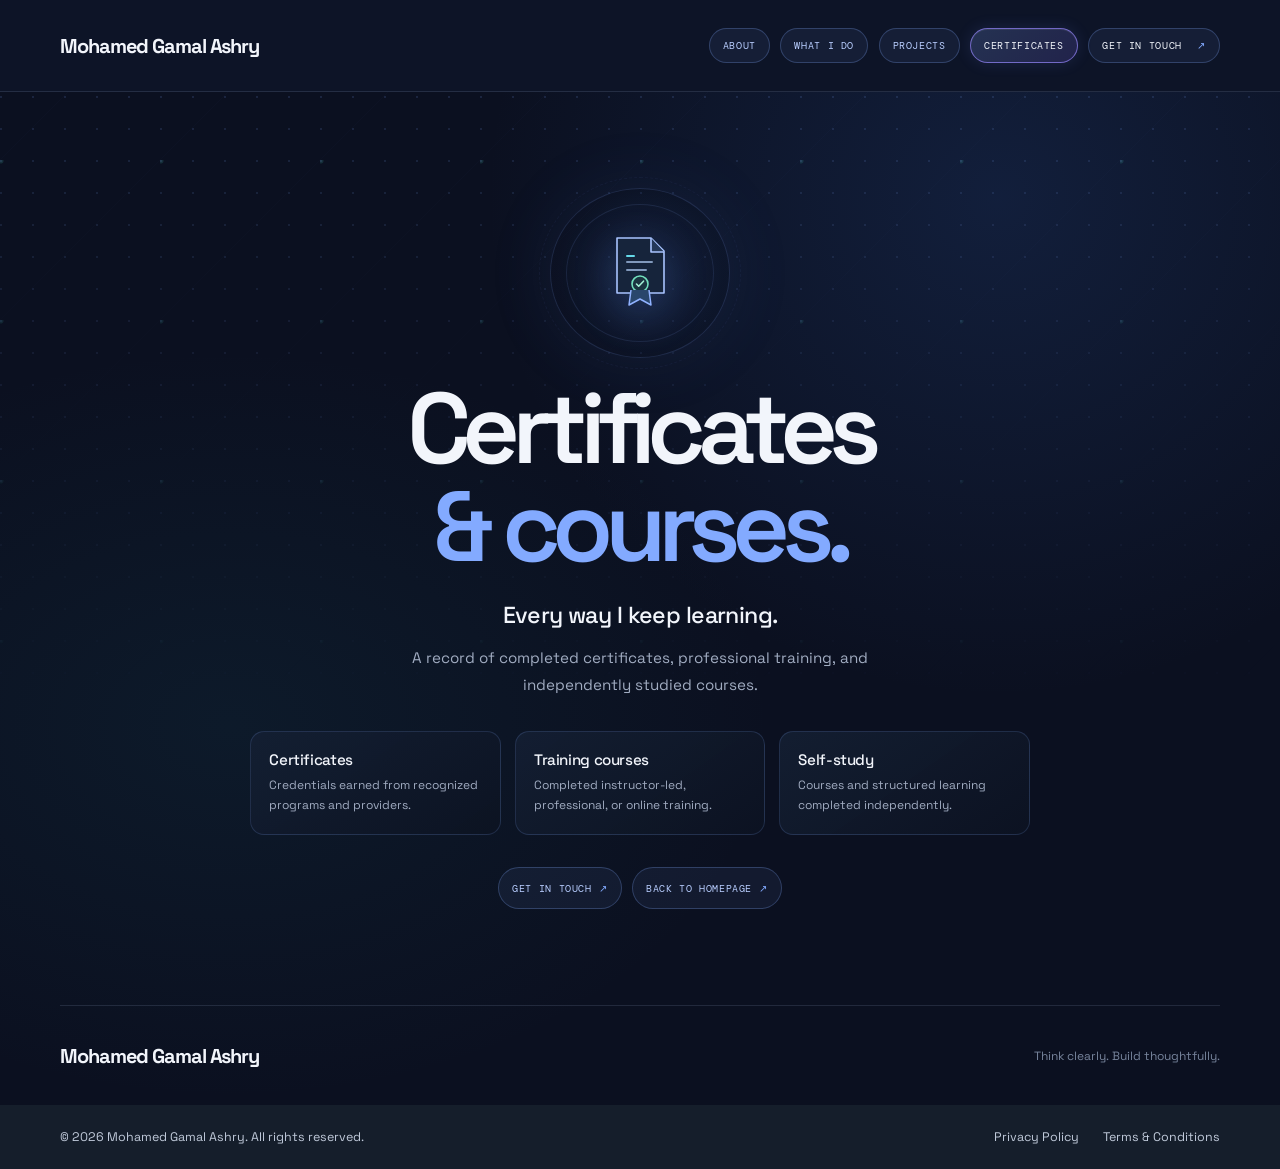
==== commit 47a9e958: "Polish certificates page action buttons Co-authored-by: Copilot <223556219+Copilot@users.noreply.git" ====
--- a/certificates.html
+++ b/certificates.html
@@ -49,7 +49,6 @@
                 </svg>
             </div>
 
-            <p class="launch-status certificate-status"><span aria-hidden="true"></span> Learning portfolio</p>
             <h1 id="certificates-title">Certificates<br><span>&amp; courses.</span></h1>
             <p class="coming-soon-lead">Every way I keep learning.</p>
             <p class="coming-soon-description">A record of completed certificates, professional training, and independently studied courses.</p>
@@ -67,9 +66,9 @@
                     <p>Courses and structured learning completed independently.</p>
                 </article>
             </div>
-            <div class="coming-soon-actions">
-                <a class="button button-primary" href="index.html#contact">Get in touch <span aria-hidden="true">↗</span></a>
-                <a class="text-link" href="index.html">Back to homepage <span aria-hidden="true">↗</span></a>
+            <div class="certificate-actions">
+                <a class="certificate-action" href="index.html#contact">Get in touch <span aria-hidden="true">↗</span></a>
+                <a class="certificate-action" href="index.html">Back to homepage <span aria-hidden="true">↗</span></a>
             </div>
         </section>
     </main>
--- a/style.css
+++ b/style.css
@@ -1567,6 +1567,14 @@
     filter: drop-shadow(0 12px 20px rgba(81, 130, 222, 0.28));
 }
 
+.certificate-illustration {
+    position: relative;
+    z-index: 1;
+    width: 96px;
+    height: 96px;
+    filter: drop-shadow(0 12px 20px rgba(81, 130, 222, 0.24));
+}
+
 .rocket-flame {
     transform-origin: 32px 69px;
     animation: rocket-flame 450ms ease-in-out infinite alternate;
@@ -1728,8 +1736,50 @@
     min-width: 170px;
 }
 
-.coming-soon-actions .text-link {
-    align-self: center;
+.certificate-actions {
+    display: flex;
+    justify-content: center;
+    flex-wrap: wrap;
+    gap: 0.65rem;
+    margin-top: 2rem;
+}
+
+.certificate-action {
+    display: inline-flex;
+    min-height: 42px;
+    align-items: center;
+    justify-content: center;
+    gap: 0.45rem;
+    padding: 0.62rem 0.82rem;
+    border: 1px solid rgba(131, 170, 255, 0.26);
+    border-radius: 999px;
+    background: rgba(131, 170, 255, 0.07);
+    color: #b9ceff;
+    font-family: var(--mono);
+    font-size: 0.65rem;
+    letter-spacing: 0.06em;
+    text-transform: uppercase;
+    white-space: nowrap;
+    transition: color 160ms ease, border-color 160ms ease, background 160ms ease, box-shadow 160ms ease, transform 160ms ease;
+}
+
+.certificate-action:hover,
+.certificate-action:focus-visible {
+    border-color: rgba(153, 136, 255, 0.82);
+    background: linear-gradient(135deg, rgba(131, 170, 255, 0.24), rgba(139, 111, 255, 0.22));
+    box-shadow: inset 0 1px 0 rgba(255, 255, 255, 0.1), 0 0 18px rgba(111, 132, 255, 0.2);
+    color: var(--text);
+    transform: translateY(-1px);
+}
+
+.certificate-action span {
+    color: var(--blue);
+    transition: transform 160ms ease;
+}
+
+.certificate-action:hover span,
+.certificate-action:focus-visible span {
+    transform: translate(2px, -2px);
 }
 
 @keyframes rocket-hover {
